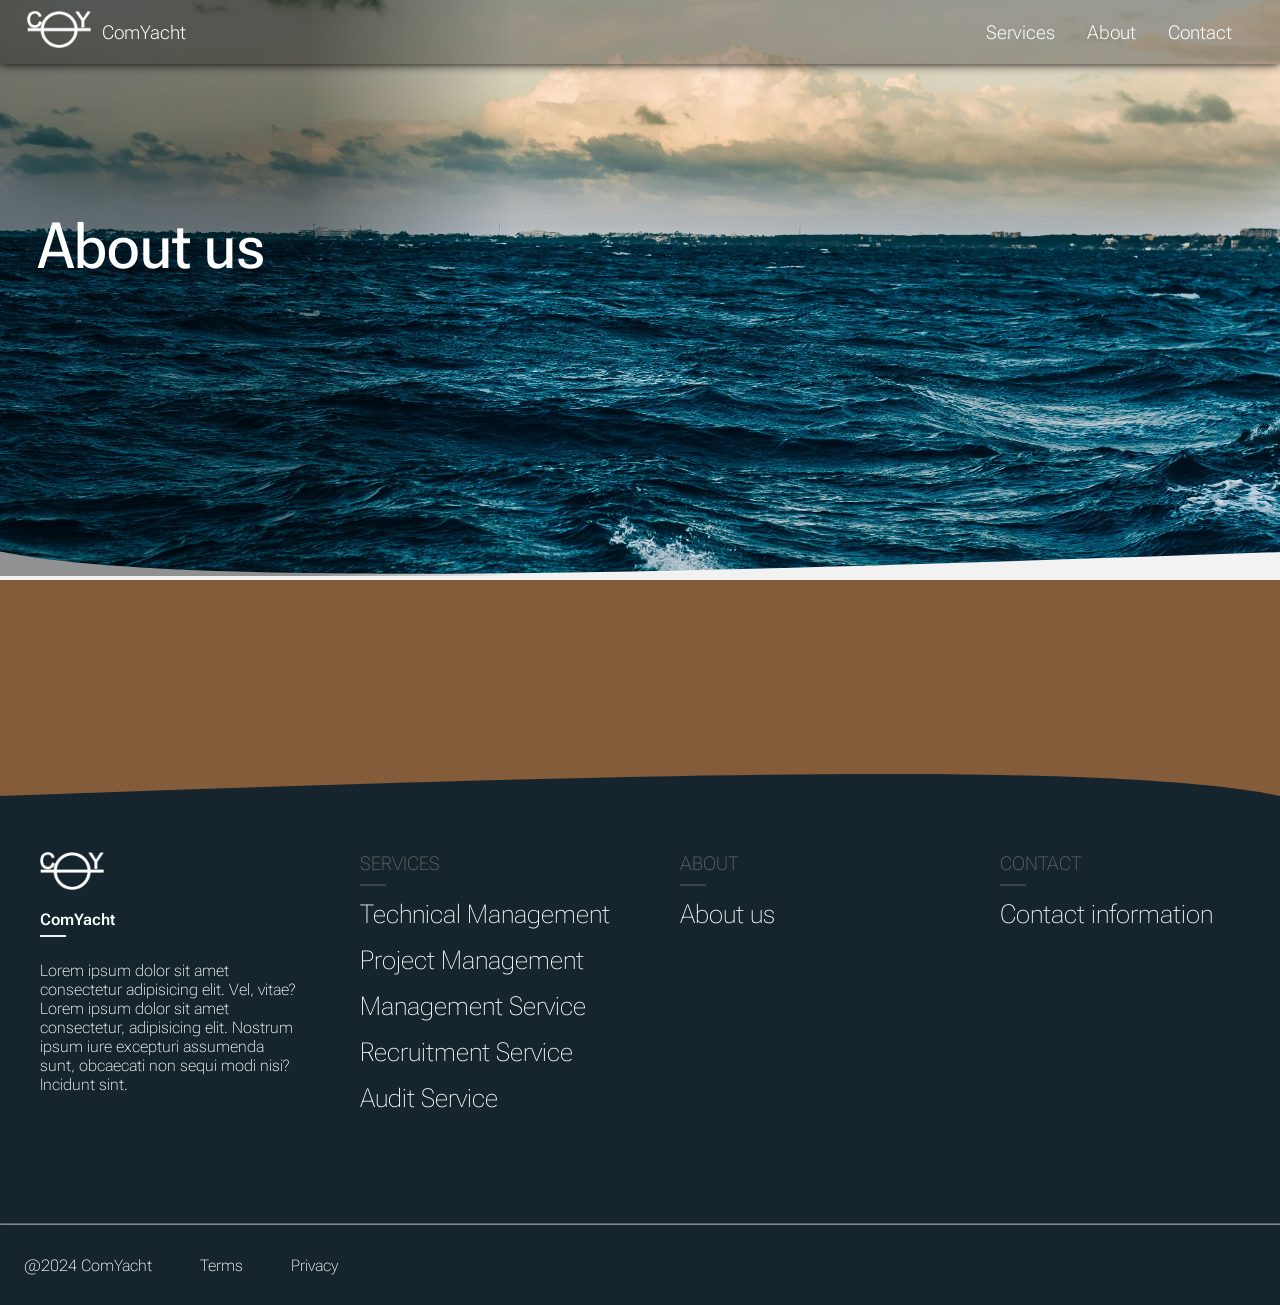
==== about.html @ bf07ca13 "service tab" ====
<!DOCTYPE html>
<html lang="en">
<head>
    <meta charset="UTF-8">
    <meta name="viewport" content="width=device-width, user-scalable=no">
    <title>ComYacht</title>

    <!--Fonts-->
    <link rel="preconnect" href="https://fonts.googleapis.com">
    <link rel="preconnect" href="https://fonts.gstatic.com" crossorigin>
    <link href="https://fonts.googleapis.com/css2?family=Roboto+Flex:opsz,wght@8..144,100..1000&display=swap" rel="stylesheet">

    <!--Stylesheets-->
    <link rel="stylesheet" href="./styles/header.css">
    <link rel="stylesheet" href="./styles/general.css">
    <link rel="stylesheet" href="./styles/hero-section.css">
    <link rel="stylesheet" href="./styles/assets.css">
    <link rel="stylesheet" href="./styles/summary-section.css">
    <link rel="stylesheet" href="./styles/infrastucture-section.css">
    <link rel="stylesheet" href="./styles/service-section.css">
    <link rel="stylesheet" href="./styles/footer.css">
    <link rel="stylesheet" href="./styles/about.css">

    <!-- Scripts -->
     <script defer src="./scripts/header-animation.js"></script>
     <script defer src="./scripts/sidebar.js"></script>
</head>
<body>
    <header>
        <nav id="header-nav">
            <div id="header-background"></div>
            <ul id="header-ul-flex">
                <li class="header-li" id="company-info">
                    <div id="logo-container"><img id="header-logo" src="./images/logos-icons/Client-01-logo.png" alt="Logo"></div>
                    <a id="company-title" href="/">ComYacht</a>
                </li>
                <li class="header-li" id="header-tabs">
                    <div><a href="/services" id="service-tab">Services</a></div>
                    <div><a href="/about">About</a></div>
                    <div><a href="/contact">Contact</a></div>
                    <button id="sidebar-button">
                        <svg xmlns="http://www.w3.org/2000/svg" height="24px" viewBox="0 -960 960 960" width="24px" fill="white"><path d="M120-240v-80h720v80H120Zm0-200v-80h720v80H120Zm0-200v-80h720v80H120Z"/></svg>
                    </button>
                </li>
            </ul>
        </nav>
        <nav id="sidebar"> <!--REMEMBER-->
            <ul id="sidebar-ul">
                <button id="exit-sidebar">X</button>
                <li><a href="/services">Services</a></li>
                <li><a href="/about">About</a></li>
                <li><a href="/link">Contact</a></li>
            </ul>
        </nav>
    </header>

    <section id="hero-section">
        <div class="hero-section-title-bg hero-background">
            <h1 class="hero-section-title hero-title-color" id="">About us</h1>
            <h2 class="hero-section-subtitle hero-title-color"></h1>
        </div>
        <div class="hero-section-img-container contact-hero-background">
            <img src="./images/thumbnails/hero-section-bg.jpg" alt="Thumbnail">
        </div>

        <svg id="wavy-outline-1" viewBox="0 0 1440 390" xmlns="http://www.w3.org/2000/svg"><path d="M 0,400 L 0,150 C 205.71428571428572,192.85714285714286 822.8571428571429,171.42857142857144 1440,150 L 1440,400 L 0,400 Z" fill-opacity="1"></path></svg>
    </section>

    <main>
        <article class="service-information" id="service-top">
            <div class="contact-container" id="email">
                <svg xmlns="http://www.w3.org/2000/svg" height="24px" viewBox="0 -960 960 960" width="24px" fill="#e8eaed"><path d="M160-160q-33 0-56.5-23.5T80-240v-480q0-33 23.5-56.5T160-800h640q33 0 56.5 23.5T880-720v480q0 33-23.5 56.5T800-160H160Zm320-280L160-640v400h640v-400L480-440Zm0-80 320-200H160l320 200ZM160-640v-80 480-400Z"/></svg>
                <div class="contact-title">Email</div>
                <div class="contact-content">example@gmail.com</div>
            </div>
            <div class="contact-container" id="phone">
                <svg xmlns="http://www.w3.org/2000/svg" height="24px" viewBox="0 -960 960 960" width="24px" fill="#e8eaed"><path d="M760-480q0-117-81.5-198.5T480-760v-80q75 0 140.5 28.5t114 77q48.5 48.5 77 114T840-480h-80Zm-160 0q0-50-35-85t-85-35v-80q83 0 141.5 58.5T680-480h-80Zm198 360q-125 0-247-54.5T329-329Q229-429 174.5-551T120-798q0-18 12-30t30-12h162q14 0 25 9.5t13 22.5l26 140q2 16-1 27t-11 19l-97 98q20 37 47.5 71.5T387-386q31 31 65 57.5t72 48.5l94-94q9-9 23.5-13.5T670-390l138 28q14 4 23 14.5t9 23.5v162q0 18-12 30t-30 12ZM241-600l66-66-17-94h-89q5 41 14 81t26 79Zm358 358q39 17 79.5 27t81.5 13v-88l-94-19-67 67ZM241-600Zm358 358Z"/></svg>
                <div class="contact-title">Call us</div>
                <div class="contact-content">07 38 43 52 05</div>
            </div>
        </article>
    </main>

    <footer>
        <svg width="100%" id="wavy-outline-5" viewBox="0 0 1440 390" xmlns="http://www.w3.org/2000/svg"><path d="M 0,400 L 0,150 C 205.71428571428572,192.85714285714286 822.8571428571429,171.42857142857144 1440,150 L 1440,400 L 0,400 Z"></path></svg>
        <article>
            <ul id="company-main-info">
                <li id="company-img-footer">
                    <div id="logo-container"><img id="header-logo" src="./images/logos-icons/Client-01-logo.png" alt="Logo"></div>
                </li>
                <li id="footer-company-li">
                    <a id="company-title" href="/">ComYacht</a>
                </li>
                <li id="company-description-li">
                    <p>Lorem ipsum dolor sit amet consectetur adipisicing elit. Vel, vitae? Lorem ipsum dolor sit amet consectetur, adipisicing elit. Nostrum ipsum iure excepturi assumenda sunt, obcaecati non sequi modi nisi? Incidunt sint.</p>
                </li>
            </ul>
            <ul id="company-services">
                <li class="list-title">SERVICES</li>
                <li class="list-content"><a href="/">Technical Management</a></li>
                <li class="list-content"><a href="/">Project Management</a></li>
                <li class="list-content"><a href="/">Management Service</a></li>
                <li class="list-content"><a href="/">Recruitment Service</a></li>
                <li class="list-content"><a href="/">Audit Service</a></li>
            </ul>
            <ul id="company-about">
                <li class="list-title">ABOUT</li>
                <li class="list-content"><a href="/">About us</a></li>
            </ul>
            <ul id="company-contact">
                <li class="list-title">CONTACT</li>
                <li class="list-content"><a href="/">Contact information</a></li>
            </ul>
        </article>
        <hr>

        <div id="more-info-container">
            <div><a href="/">@2024 ComYacht</a></div>
            <div><a href="/">Terms</a></div>
            <div><a href="/">Privacy</a></div>
        </div>
    </footer>
</body>
</html>
---- styles/header.css ----
#header-nav{
    position: fixed;
    top: 0;
    left: 0;
    right: 0;
    background-color: rgba(0, 0, 0, 0.3);
    display: flex;
    align-items: center;
    box-shadow: var(--shadow-primary);
    z-index: 100;
}

#header-background{
    top: 0;
    height: 100%;
    left: 0;
    width: 100%;
    position: absolute;
    background-color: var(--color-dark-blue);
    transform: translateY(-20vw);
    transition: transform 0.3s;
}

#header-ul-flex{
    padding-left: 1rem;
    margin: 0;
    display: flex;
    justify-content: center;
    align-items: center;
    width: 100%;
    color: white;
    list-style: none;
    font-size: 1.2rem;
    font-weight: 200;
}

.header-li{
    margin: 0 2rem 0 0;
    height: 4rem;
    position: relative;
    display: flex;
    align-items: center;
    background-color: rgba(22, 36, 45, 0) ;
}

#header-tabs div{
    height: 100%;
    display: flex;
    align-items: center;
    transition: background-color 0.15s;
    padding: 0 1rem 0 1rem;
}

#header-tabs div:hover{
    background-color: rgba(16, 25, 31, 0.5) ;
}

nav a {
    text-decoration: none;
    color: white;
}

#company-info{
    margin-right: auto;
}

#company-info div{
    margin: 0.7rem;
}

#header-logo{
    width: 4rem;
}

#sidebar{
    margin: 0;
    display: none;
    justify-content: flex-start;
    position: fixed;
    top: 0;
    bottom: 0;
    left: 60%;
    right: 0;
    background-color: rgba(211, 211, 211, 0.7);
    backdrop-filter: blur(0.5rem);
    box-shadow: var(--shadow-primary);
    z-index: 200;
    font-size: 1.5rem;
}

#sidebar-ul{
    padding: 0 1rem 1rem 1rem;
    margin-top: 0.5rem;
}

#sidebar-ul li {
    margin: 1rem 0 1rem 0rem;
    list-style: none;
    position: relative;
    color: black;
}

#sidebar-ul li a {
    color: black;
}

#exit-sidebar{
    background: none;
    border: none;
    font-size: 1.2rem;
    position: absolute;
    right: 1rem;
}

#sidebar-ul li:before{
    content: "";
    position: absolute;
    top: 2rem;
    height: 0.1rem;
    width: 300%;
    background: linear-gradient(90deg ,black 30%,transparent);
}

#sidebar-button{
    background: none;
    border: none;
    padding: 0;
    margin-left: 3rem;
}

#sidebar-button svg{
    margin-top: 0.3rem;
}

#scroll-tab{
    display: none;
    flex-direction: column;
    position: absolute;
    align-items: center;
    left: -2rem;
    top: 5rem;
    list-style: none;
    background-color: rgba(0, 0, 0, 0.3);
    padding: 0.5rem 0 0.5rem 0;
    border-radius: 0.5rem;
}

#scroll-tab li{
    text-align: center;
    width: 100%;
    height: 2rem;
    display: flex;
    align-items: center;
    justify-content: center;
    position: relative;
    font-size: 1rem;
}

#scroll-tab li:before{
    content: "";
    width: 20%;
    height: 0.1rem;
    background-color: white;
    position: absolute;
    bottom: 0;
    opacity: 0.5;
}


#scroll-tab li a{
    text-decoration: none;
}

#scroll-tab li:hover{
    background-color: rgba(16, 25, 31, 0.5) ;
}

@media(width <= 700px){
    #header-tabs div{
        display: none;
    }
}

@media(width > 700px){
    #header-tabs div{
        display: flex;
    }
    #sidebar-button{
        display: none;
    }
}

@media(width <= 400px){
    #sidebar{
        left: 0;
        font-size: 2rem;
    }
    #sidebar-ul li:before{
        top: 2.5rem;
    }
}
---- styles/general.css ----
body{
    margin: 0;
    height: 100vh;
    font-family: Roboto Flex, Arial, Helvetica, sans-serif;
    font-weight: 100;
    overflow-x: hidden;
}

:root{
    --color-dark-blue: rgb(22, 36, 45);
    --color-cyan: rgb(25, 70, 75);
    --color-light-blue: rgb(157, 199, 202);
    --color-beige: rgb(132, 92, 58);
    --color-white: rgb(242, 242, 242);

    --shadow-primary: 0 0px 10px rgba(0, 0, 0, 1);
    --shadow-secondary: 3px 3px 5px rgba(0, 0, 0, 0.5);

}

a{
    color: white;
    text-decoration: none;
}

a:hover{
    text-decoration: underline;
}
---- styles/hero-section.css ----
#hero-section{
    position: relative;
    top: 0;
    left: 0;
    right: 0;
    height: clamp(25em, 45vw, 50em);
}

#wavy-outline-1{
    position: absolute;
    bottom: clamp(-30em, -15vw, -2em);
    fill: var(--color-white);
    height: clamp(2em, 27.5vw, 65em);
}

.hero-section-img-container{
    position: absolute;
    left: 0;
    right: 0;
    height: 100%;
    background-color: var(--color-cyan);
}

.hero-section-img-container img{
    position: absolute;
    width: 100%;
    height: 130%;
    object-fit: cover;
}

.hero-section-title-bg{
    width: 70%;
    position: absolute;
    top: 15%;
    left: 3%;
    height: 20rem;
    z-index: 20;
    display: flex;
    flex-direction: column;
    align-items: flex-start;
    justify-content: center;
}

.hero-section-title{
    margin: 0;
    font-weight: 500;
    color: white;
    font-size: clamp(2rem, 4vw, 7rem);
}

.hero-section-subtitle{
    margin: 0;
    font-weight: 200;
    color: white;
    font-size: clamp(1rem, 2vw, 4rem);
}

#hero-section-CTA{
    margin-top: 2rem;
    background: none;
    border: 0.1rem solid white;
    border-radius: 1rem;
    padding: clamp(0.5rem, 0.7vw, 3rem) clamp(2rem, 2vw, 10rem);
    color: white;
    font-size: clamp(1rem, 1vw, 3rem);
    box-shadow: var(--shadow-secondary);
    cursor: pointer;
}

@media(width <= 500px){
    #hero-section-title-bg{
        top: 5%;
        width: 100%
    }
}
---- styles/assets.css ----
#body-up-section{
    position: relative;
    padding-bottom: clamp(4em, 2vw, 2em);
    background-color: var(--color-white);
    display: grid;
    grid-template-columns: repeat(auto-fit, minmax(15rem, 1fr));
    justify-items: center;
    column-gap: 0.5rem;
    row-gap: 5rem;
    z-index: 60;
    font-size: clamp(1rem, 2vw, 3rem);
}

.main-info-container{
    margin: -4rem 0.5rem 0 0.5rem;
    background-color: var(--color-white);
    box-shadow: var(--shadow-primary);
    z-index: 50;
    border-radius: 0.5rem;
    display: flex;
    flex-direction: column;
    align-items: center;
}

.info-type{
    border-top-left-radius: 0.5rem;
    border-top-right-radius: 0.5rem;
    padding-bottom: 0.5rem;
    margin-top: -0.2rem;
    width: 100%;
    height: clamp(1rem, 30vw, 3em);
    font-weight: 500;
    display: flex;
    align-items: center;
    flex-direction: column;
    fill: white;
    background-color: var(--color-dark-blue);
    font-size: clamp(1.5rem, 3vw, 4rem);
}

.info-type div{
    margin-top: 1rem;
    color: white;
}

.info-type svg{
    width: clamp(1em, 2vh, 3em);
}

.info-content{
    margin-top: 2rem;
    text-align: center;
    width: 90%;
}

#wavy-outline-2{
    position: absolute;
    bottom: clamp(-15em, -14vw, -5em);
    fill: var(--color-white);
    height: clamp(2em, 27.5vw, 40em);
    transform: rotate(180deg);
}

.view-more-button{
    margin: 2rem;
    padding: clamp(1em, 1vw, 2em) clamp(2em, 4vw, 5em);
    background-color: var(--color-beige);
    border: none;
    box-shadow: var(--shadow-secondary);
    color: white;
    font-size: clamp(1rem, 1vw, 3rem);
    font-weight: 600;
    cursor: pointer;
}

@media(width <= 735px){
    #container-wrap-align{
        position: relative;
        left: 50%;
        right: 50%;
    }
}

@media(width <= 487px){
    #container-wrap-align{
        position: static;
    }
}

/*@media(width <= 1270px){
    
    .info-content{
        font-size: 1.5rem;
    }
    .main-info-container{
        width: 20rem;
        height: 32rem;
    }
    .view-more-button{
        padding: 1rem 5rem;
        font-size: 1.2rem;
    }
    .info-type{
        font-size: 2rem;
        padding: 0;
    }
    .info-type div{
        font-size: 2rem;
        margin: 0;
    }
    .info-type svg{
        height: 2rem;
    }
}

/* @media(width <= 975px){
    .info-content{
        font-size: 1.2rem;
    }
    .main-info-container{
        width: 15rem;
        height: 29rem;
    }
    .view-more-button{
        padding: 0.5rem 4rem;
        font-size: 1rem;
        margin-top: 0rem;
    }
}

*/
---- styles/summary-section.css ----
#summary-section{
    height: fit-content;
    background-color: var(--color-cyan);
    position: relative;
    padding-bottom: 30vh;
    display: flex;
    justify-content: flex-end;
}

#summary-container{
    margin: 3rem auto 0rem 0;
    padding-left: 5%;
    color: white;
    width: 50%;
    z-index: 7;
}

#summary-container h2{
    font-size: clamp(2rem, 4vw, 6rem);
    margin: 5rem 0 1rem 0;
    height: clamp(10rem, 16vw, 15rem);
    position: relative;
}

#summary-container h2:before{
    content: "";
    position: absolute;
    height: 0.1rem;
    width: 100%;
    background: linear-gradient(90deg ,white 80%,transparent);
    bottom: 1rem;
}

#summary-container h2 span{
    font-size: 10rem;
}

#summary-container p{
    margin: 0;
    font-size: clamp(1rem, 2vw, 3rem);
    text-align: justify;
    margin-bottom: 2rem;
    z-index: 70;
}

#summary-image-container{
    position: absolute;
    width: 40%;
    height: 100%
}

#summary-image-container img{
    width: 100%;
    height: 100%;
    object-fit: cover;
}

/* .view-more-href:before{
    content: "";
    position: absolute;
    height: 0.1rem;
    width: 100%;
    background-color: white;
    bottom: -0.5rem;
} */

@media(width <= 1100px){
    #summary-image-container{
        left: 0;
        right: 0;
        width: 100%;
        height: 22rem;
    }
    #summary-container h2:before{
        display: none;
    }
    #summary-container{
        width: 90%;
        margin-left: auto;
        margin-right: auto;
        padding: 0;
    }
    #summary-container h2{
        margin-top: 8rem;
    }
    #summary-container p{
        margin-top: 3rem;
    }
    #summary-section{
        padding-bottom: 20vh;
    }
}
---- styles/infrastucture-section.css ----
#infrastructure-section{
    height: clamp(20rem, 50vw, 70rem);
    background-color: var(--color-beige);
    position: relative;
    z-index: 9;
    display: flex;
    align-items: center;
    justify-content: center;
    /* background-image: url("data:image/svg+xml,%3Csvg width='70' height='70' viewBox='0 0 70 70' xmlns='http://www.w3.org/2000/svg'%3E%3Cg fill-opacity='0.05' fill-rule='evenodd'%3E%3Cpath d='M0 0h35v35H0V0zm5 5h25v25H5V5zm5 5h15v15H10V10zm5 5h5v5h-5v-5zM40 5h25v25H40V5zm5 5h15v15H45V10zm5 5h5v5h-5v-5zM70 35H35v35h35V35zm-5 5H40v25h25V40zm-5 5H45v15h15V45zm-5 5h-5v5h5v-5zM30 40H5v25h25V40zm-5 5H10v15h15V45zm-5 5h-5v5h5v-5z'/%3E%3C/g%3E%3C/svg%3E"); */
}

#wavy-outline-3{
    position: absolute;
    height: 100vh;
    top: -51vh;
    fill: var(--color-beige);
}

#quote-container{
    padding: 4rem 2rem 4rem 2rem;
    position: absolute;
    top: 30%;
    bottom: 0%;
    width: 70%;
    background-color: var(--color-white);
    box-shadow: var(--shadow-secondary);
    display: flex;
    justify-content: center;
    align-items: center;
}

#quote-container-top{
    position: absolute;
    left: -3vw;
    top: -5vw;
    margin-top: -10%;
}

#quote-container-bottom{
    right: 0vw;
    position: absolute;
}

.quote{
    width: clamp(3rem, 12vw, 15rem);
    position: relative;
}

.quote svg{
    width: 100%;
    height: 100%;
    fill: var(--color-dark-blue);
} 

.outline{
    top: 0.5vw;
    left: -0.5vw;
    width: clamp(3rem, 12vw, 15rem);
    position: absolute;
}

.outline svg{
    width: 100%;
    height: 100%;
    fill: var(--color-beige);
}

#quote-text{
    text-align: center;
    margin-top: 4rem;
    position: relative;
    width: 90%;
    color: black;
    font-size: clamp(1rem, 2.5vw, 5rem);
    font-weight: 400;
    quotes: none;
}

#author{
    font-size: clamp(1rem, 3vw, 2rem);
    font-weight: 500;
    margin-top: 3rem;
    text-align: left;

}

#author span{
    font-weight: 100;
}

@media(width <= 600px){
    #author{
        position: relative;
        bottom: 1rem;
    }
    #quote-container-top{
        top: -8vw;
    }
}
---- styles/service-section.css ----
#service-section{
    height: clamp(30rem, 40vw, 80rem);
    width: 100%;
    background-color: var(--color-white);
    position: relative;
    display: flex;
    justify-content: center;
}

#service-content{
    position: absolute;
    right: 10%;
    left: 10%;
    height: fit-content;
    z-index: 10;
}

#service-text{
    width: 30vw;
    height: 30vw;
    margin-top: 5vw;
}

#service-text h2{
    margin: 0;
    font-size: clamp(1.5rem, 4vw, 4rem);
    font-weight: 700;
}

#service-text p{
    font-size: clamp(1rem, 2vw, 4rem);

}

#wavy-outline-4{
    position: absolute;
    top: clamp(-40em, -18vw, -2em);
    fill: var(--color-white);
    height: clamp(2em, 27.5vw, 65em);
    z-index: 7;
}

#scrolling-items-container{
    position: absolute;
    right: 10%;
    top: 0;
    height: clamp(20rem, 50vw, 100rem);
    display: flex;
    justify-content: space-around;
    flex-wrap: nowrap;
}

.view-container{
    position: absolute;
    z-index: 50;
    margin-top: 5vh;
    width: clamp(18rem, 30vw, 60rem);
    height: clamp(30rem, 45vw, 70rem);
    background-color: var(--color-white);
    box-shadow: var(--shadow-secondary);
    transition: transform 0.5s, filter 0.5s;
}

/* .view-img-container{
    width: 100%;
} */

.view-img-container img{
    width: 100%;
}

.view-title{
    position: absolute;
    top: 5vh;
    right: 0;
    padding: 3vh 3vw 3vh 2vw;
    background-color: var(--color-beige);
    color: white;
    font-size: clamp(1.5rem, 2vw, 4rem);
    font-weight: 500;
}

.view-content{
    margin: 1rem 1rem;
    font-size: clamp(1rem, 1.5vw, 3rem);
    text-align: center;
}

.view-more-button a {
    color: white;
    text-decoration: none;
}

.button-align{
    width: 100%;
    position: absolute;
    display: flex;
    justify-content: center;
    bottom: 1rem;
}

#left{
    position: absolute;
    top: 0;
    bottom: -5rem;
    left: 0;
    right: clamp(13rem, 35vw, 130rem);
    z-index: 90;
    cursor: pointer;
}

#right{
    position: absolute;
    top: 0;
    bottom: -5rem;
    left: clamp(13rem, 65vw, 130rem);
    right: 0;
    z-index: 90;
    cursor: pointer;
}

#dots-container{
    display: flex;
    justify-content: center;
    align-items: center;
    width: 30vw;
    height: 6rem;
    z-index: 91;
    /* background-color: brown; */
}

.dot{
    height: 4.5rem;
    width: 4.5rem;
}

.dot svg{
    width: 100%;
    fill: lightgray;
}

.dot-active svg{
    fill: white;
    transform: scale(1.25);
}

@media(width <= 600px){
    #dots-container{
        bottom: -0rem;
        position: absolute;
    }
}

@media(width > 600px){
    #dots-container{
        margin-top: auto;
        margin-bottom: -10em;
    }
}

@media(width > 1050px){
    #dots-container{
        margin-bottom: -5vw;
    }
}

@media(width >= 1800px){
    #dots-container{
        margin-bottom: -1vw;
    }
}

@media(width >= 2100px){
    #dots-container{
        margin-bottom: -18vw;
    }
}

@media(width <= 700px){
    #service-text{
        display: none;
    }
    #scrolling-items-container{
        left: 50%;
        right: 50%;
    }
    #left{
        right: 50%;
    }
    #right{
        left: 50%;
    }
}

/* .directional-button{
    width: clamp(4rem, 7vw, 7rem);
    height: clamp(4rem, 7vw, 7rem);
    position: absolute;
    bottom: 50%;
    background: none;
    border: solid 0.1rem white;
    border-radius: 1rem;
    cursor: pointer;
    z-index: 50;
    outline: none;
}

.directional-button:hover{
    opacity: 0.8;
}

.directional-button svg{
    width: 100%;
    height: 100%;
}

#arrow-left{
    right: clamp(10rem, 20vw, 50%);
}

#arrow-right{
    left: clamp(10rem, 20vw, 50%);
}

#arrow-left svg{
    transform: rotate(180deg);
} */
---- styles/footer.css ----
footer{
    height: min-content;
    background-color: var(--color-dark-blue);
    position: relative;
    display: flex;
    flex-direction: column;
}

#wavy-outline-5{
    position: absolute;
    top: clamp(-40em, -10vw, -2em);
    fill: var(--color-beige);
    height: clamp(2em, 27.5vw, 65em);
    transform: rotate(180deg);
}

footer article{
    margin-top: 10vw;
    /* background-color: red; */
    height: 60%;
    width: 100%;
    display: grid;
    grid-template-columns: repeat(auto-fit, minmax(15rem, 1fr));
    padding-bottom: clamp(10rem, 10vw, 60rem);
}

footer article ul{
    list-style: none;
    display: flex;
    flex-direction: column;
    /* background-color: blue; */
}

.list-title{
    color: rgb(103, 103, 103);
    font-size: clamp(1rem, 1.5vw, 2rem);
    margin-bottom: 1.5rem;
}

.list-title:before{
    content: "";
    width: 2%;
    height: 0.1rem;
    margin-top: 2rem;
    position: absolute;
    background-color: rgb(103, 103, 103);
    opacity: 0.5;
}

.list-content{
    color: white;
    margin-bottom: 1rem;
    font-size: clamp(1rem, 2vw, 5rem);
    width: 100%;
    z-index: 50;
}

#company-main-info{
    width: 80%;
}

#footer-company-li{
    margin-top: 1rem;
    font-weight: 600;
    position: relative;
}

#footer-company-li:before{
    content: "";
    width: 10%;
    height: 0.1rem;
    background-color: var(--color-white);
    position: absolute;
    bottom: -0.5rem;
}

#company-description-li{
    color: white;
    margin-top: 1rem;
    font-size: clamp(1rem, 1vw, 2rem);
}

hr{
    margin-bottom: 2rem;
    position: absolute;
    bottom: 3rem;
    width: 100%;
    opacity: 0.5;
}

#more-info-container{
    position: absolute;
    bottom: 0;
    height: 5rem;
    display: flex;
    align-items: center;
    justify-content: flex-start;
}

#more-info-container div{
    margin: 1.5rem;
}
---- styles/about.css ----
#hero-section:before{
    content: "";
    background: linear-gradient(90deg, rgba(0, 0, 0, 0.4) 60%, transparent);
    position: absolute;
    left: 0;
    width: clamp(20rem, 40vw, 50rem);
    bottom: 0;
    top: 0;
    z-index: 1;
}

.hero-section-title{
    font-size: clamp(3rem, 5vw, 5rem);
}
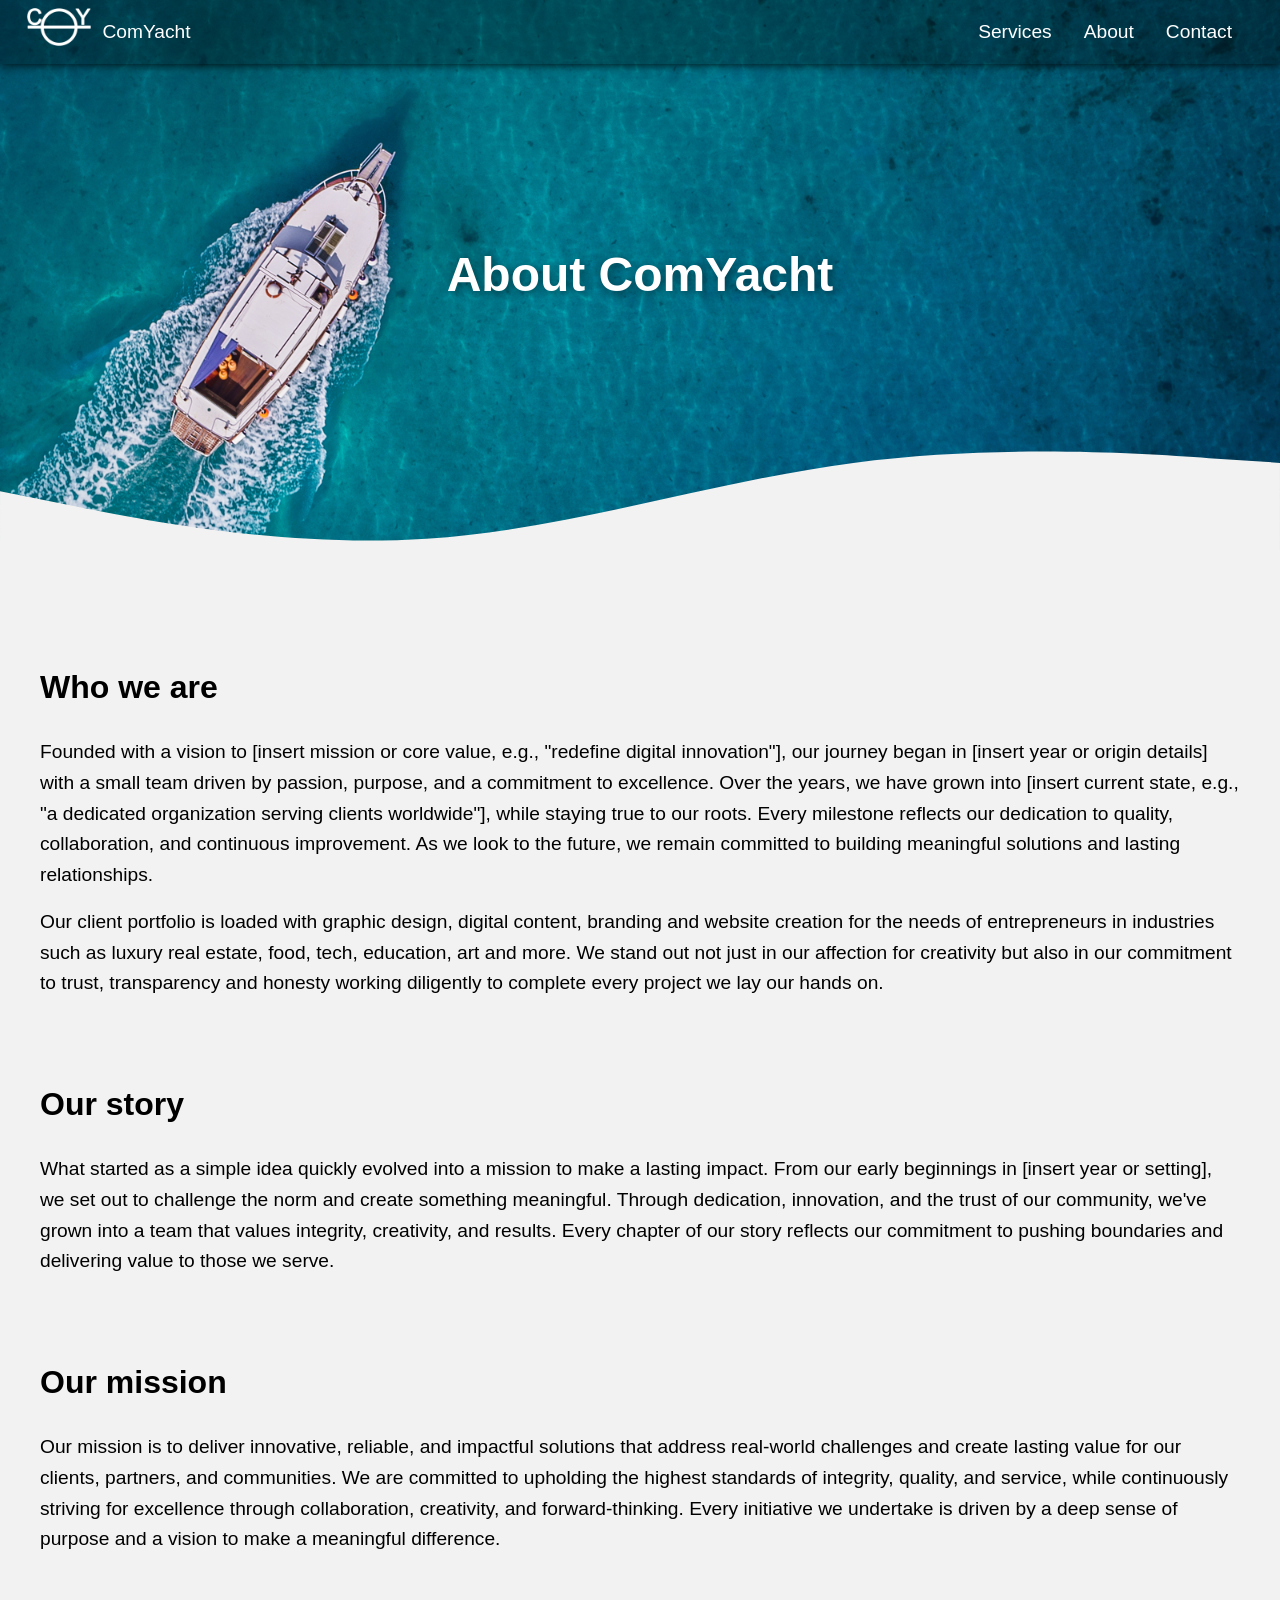
==== commit 3499289b: "add services" ====
--- a/about.html
+++ b/about.html
@@ -1,124 +1,148 @@
 <!DOCTYPE html>
 <html lang="en">
-<head>
-    <meta charset="UTF-8">
-    <meta name="viewport" content="width=device-width, user-scalable=no">
-    <title>ComYacht</title>
+  <head>
+    <meta charset="UTF-8" />
+    <meta name="viewport" content="width=device-width, initial-scale=1.0" />
+    <meta name="description" content="Learn about our mission and the story behind us." />
+    <title>ComYacht | About us</title>
+    <link rel="stylesheet" href="/styles/about-contact.css" />
+    <link rel="stylesheet" href="/styles/general.css" />
+    <link rel="stylesheet" href="/styles/header.css" />
+    <link rel="stylesheet" href="/styles/footer.css" />
 
-    <!--Fonts-->
-    <link rel="preconnect" href="https://fonts.googleapis.com">
-    <link rel="preconnect" href="https://fonts.gstatic.com" crossorigin>
-    <link href="https://fonts.googleapis.com/css2?family=Roboto+Flex:opsz,wght@8..144,100..1000&display=swap" rel="stylesheet">
+    <script defer src="/scripts/header-animation.js"></script>
+    <script defer src="./scripts/sidebar.js"></script>
+  </head>
+  <body>
+    <header>
+      <nav id="header-nav">
+        <div id="header-background"></div>
 
-    <!--Stylesheets-->
-    <link rel="stylesheet" href="./styles/header.css">
-    <link rel="stylesheet" href="./styles/general.css">
-    <link rel="stylesheet" href="./styles/hero-section.css">
-    <link rel="stylesheet" href="./styles/assets.css">
-    <link rel="stylesheet" href="./styles/summary-section.css">
-    <link rel="stylesheet" href="./styles/infrastucture-section.css">
-    <link rel="stylesheet" href="./styles/service-section.css">
-    <link rel="stylesheet" href="./styles/footer.css">
-    <link rel="stylesheet" href="./styles/about.css">
+        <ul id="header-ul-flex">
+          <li id="company-info" class="header-li">
+            <div class="logo-container">
+              <a href="/">
+                <img class="header-logo" src="./images/logos-icons/Client-01-logo.png" alt="Logo" />
+              </a>
+            </div>
+            <a id="company-title" href="/">ComYacht</a>
+          </li>
+          <li class="header-li" id="header-tabs">
+            <div id="service-tab">
+              Services
+              <div id="service-placeholder"></div>
+              <ul id="scroll-tab">
+                <li><a href="/">Technical Management</a></li>
+                <li><a href="/">Project Management</a></li>
+                <li><a href="/management.html">Management Service</a></li>
+                <li><a href="/">Recruitment Service</a></li>
+                <li><a href="/">Audit Service</a></li>
+              </ul>
+            </div>
+            <div><a href="/about.html">About</a></div>
+            <div><a href="/contact.html">Contact</a></div>
+            <button id="sidebar-button">
+              <svg xmlns="http://www.w3.org/2000/svg" height="24px" viewBox="0 -960 960 960" width="24px" fill="white">
+                <path d="M120-240v-80h720v80H120Zm0-200v-80h720v80H120Zm0-200v-80h720v80H120Z" />
+              </svg>
+            </button>
+          </li>
+        </ul>
 
-    <!-- Scripts -->
-     <script defer src="./scripts/header-animation.js"></script>
-     <script defer src="./scripts/sidebar.js"></script>
-</head>
-<body>
-    <header>
-        <nav id="header-nav">
-            <div id="header-background"></div>
-            <ul id="header-ul-flex">
-                <li class="header-li" id="company-info">
-                    <div id="logo-container"><img id="header-logo" src="./images/logos-icons/Client-01-logo.png" alt="Logo"></div>
-                    <a id="company-title" href="/">ComYacht</a>
-                </li>
-                <li class="header-li" id="header-tabs">
-                    <div><a href="/services" id="service-tab">Services</a></div>
-                    <div><a href="/about">About</a></div>
-                    <div><a href="/contact">Contact</a></div>
-                    <button id="sidebar-button">
-                        <svg xmlns="http://www.w3.org/2000/svg" height="24px" viewBox="0 -960 960 960" width="24px" fill="white"><path d="M120-240v-80h720v80H120Zm0-200v-80h720v80H120Zm0-200v-80h720v80H120Z"/></svg>
-                    </button>
-                </li>
-            </ul>
+        <nav id="sidebar">
+          <ul id="sidebar-ul">
+            <button id="exit-sidebar">
+              <svg
+                xmlns="http://www.w3.org/2000/svg"
+                height="24px"
+                viewBox="0 -960 960 960"
+                width="24px"
+                fill="#e8eaed"
+              >
+                <path d="M400-80 0-480l400-400 71 71-329 329 329 329-71 71Z" />
+              </svg>
+            </button>
+            <li id="service-li">
+              Services
+              <ul id="sidebar-services">
+                <li><a id="company-title" href="/">Technical Management</a></li>
+                <li><a id="company-title" href="/">Project Management</a></li>
+                <li><a id="company-title" href="/management.html">Management Service</a></li>
+                <li><a id="company-title" href="/">Recruitment Service</a></li>
+                <li><a id="company-title" href="/">Audit Service</a></li>
+              </ul>
+              <hr />
+            </li>
+            <li>
+              <a href="/about.html">About</a>
+              <hr />
+            </li>
+            <li>
+              <a href="/contact.html">Contact</a>
+              <hr />
+            </li>
+          </ul>
         </nav>
-        <nav id="sidebar"> <!--REMEMBER-->
-            <ul id="sidebar-ul">
-                <button id="exit-sidebar">X</button>
-                <li><a href="/services">Services</a></li>
-                <li><a href="/about">About</a></li>
-                <li><a href="/link">Contact</a></li>
-            </ul>
-        </nav>
+      </nav>
     </header>
 
-    <section id="hero-section">
-        <div class="hero-section-title-bg hero-background">
-            <h1 class="hero-section-title hero-title-color" id="">About us</h1>
-            <h2 class="hero-section-subtitle hero-title-color"></h1>
+    <main>
+      <section class="hero">
+        <img src="/images/thumbnails/shipping.jpg" alt="About page background image" />
+        <div class="overlay-text">
+          <h1>About ComYacht</h1>
         </div>
-        <div class="hero-section-img-container contact-hero-background">
-            <img src="./images/thumbnails/hero-section-bg.jpg" alt="Thumbnail">
-        </div>
+        <svg xmlns="http://www.w3.org/2000/svg" viewBox="0 0 1440 320" class="wavy-border">
+          <path
+            d="M0,96L80,112C160,128,320,160,480,149.3C640,139,800,85,960,64C1120,43,1280,53,1360,58.7L1440,64L1440,320L1360,320C1280,320,1120,320,960,320C800,320,640,320,480,320C320,320,160,320,80,320L0,320Z"
+          ></path>
+        </svg>
+      </section>
 
-        <svg id="wavy-outline-1" viewBox="0 0 1440 390" xmlns="http://www.w3.org/2000/svg"><path d="M 0,400 L 0,150 C 205.71428571428572,192.85714285714286 822.8571428571429,171.42857142857144 1440,150 L 1440,400 L 0,400 Z" fill-opacity="1"></path></svg>
-    </section>
+      <section class="about">
+        <article>
+          <h2>Who we are</h2>
 
-    <main>
-        <article class="service-information" id="service-top">
-            <div class="contact-container" id="email">
-                <svg xmlns="http://www.w3.org/2000/svg" height="24px" viewBox="0 -960 960 960" width="24px" fill="#e8eaed"><path d="M160-160q-33 0-56.5-23.5T80-240v-480q0-33 23.5-56.5T160-800h640q33 0 56.5 23.5T880-720v480q0 33-23.5 56.5T800-160H160Zm320-280L160-640v400h640v-400L480-440Zm0-80 320-200H160l320 200ZM160-640v-80 480-400Z"/></svg>
-                <div class="contact-title">Email</div>
-                <div class="contact-content">example@gmail.com</div>
-            </div>
-            <div class="contact-container" id="phone">
-                <svg xmlns="http://www.w3.org/2000/svg" height="24px" viewBox="0 -960 960 960" width="24px" fill="#e8eaed"><path d="M760-480q0-117-81.5-198.5T480-760v-80q75 0 140.5 28.5t114 77q48.5 48.5 77 114T840-480h-80Zm-160 0q0-50-35-85t-85-35v-80q83 0 141.5 58.5T680-480h-80Zm198 360q-125 0-247-54.5T329-329Q229-429 174.5-551T120-798q0-18 12-30t30-12h162q14 0 25 9.5t13 22.5l26 140q2 16-1 27t-11 19l-97 98q20 37 47.5 71.5T387-386q31 31 65 57.5t72 48.5l94-94q9-9 23.5-13.5T670-390l138 28q14 4 23 14.5t9 23.5v162q0 18-12 30t-30 12ZM241-600l66-66-17-94h-89q5 41 14 81t26 79Zm358 358q39 17 79.5 27t81.5 13v-88l-94-19-67 67ZM241-600Zm358 358Z"/></svg>
-                <div class="contact-title">Call us</div>
-                <div class="contact-content">07 38 43 52 05</div>
-            </div>
+          <p>
+            Founded with a vision to [insert mission or core value, e.g., "redefine digital innovation"], our journey
+            began in [insert year or origin details] with a small team driven by passion, purpose, and a commitment to
+            excellence. Over the years, we have grown into [insert current state, e.g., "a dedicated organization
+            serving clients worldwide"], while staying true to our roots. Every milestone reflects our dedication to
+            quality, collaboration, and continuous improvement. As we look to the future, we remain committed to
+            building meaningful solutions and lasting relationships.
+          </p>
+          <p>
+            Our client portfolio is loaded with graphic design, digital content, branding and website creation for the
+            needs of entrepreneurs in industries such as luxury real estate, food, tech, education, art and more. We
+            stand out not just in our affection for creativity but also in our commitment to trust, transparency and
+            honesty working diligently to complete every project we lay our hands on.
+          </p>
         </article>
+
+        <article>
+          <h2>Our story</h2>
+
+          <p>
+            What started as a simple idea quickly evolved into a mission to make a lasting impact. From our early
+            beginnings in [insert year or setting], we set out to challenge the norm and create something meaningful.
+            Through dedication, innovation, and the trust of our community, we've grown into a team that values
+            integrity, creativity, and results. Every chapter of our story reflects our commitment to pushing boundaries
+            and delivering value to those we serve.
+          </p>
+        </article>
+
+        <article>
+          <h2>Our mission</h2>
+
+          <p>
+            Our mission is to deliver innovative, reliable, and impactful solutions that address real-world challenges
+            and create lasting value for our clients, partners, and communities. We are committed to upholding the
+            highest standards of integrity, quality, and service, while continuously striving for excellence through
+            collaboration, creativity, and forward-thinking. Every initiative we undertake is driven by a deep sense of
+            purpose and a vision to make a meaningful difference.
+          </p>
+        </article>
+      </section>
     </main>
-
-    <footer>
-        <svg width="100%" id="wavy-outline-5" viewBox="0 0 1440 390" xmlns="http://www.w3.org/2000/svg"><path d="M 0,400 L 0,150 C 205.71428571428572,192.85714285714286 822.8571428571429,171.42857142857144 1440,150 L 1440,400 L 0,400 Z"></path></svg>
-        <article>
-            <ul id="company-main-info">
-                <li id="company-img-footer">
-                    <div id="logo-container"><img id="header-logo" src="./images/logos-icons/Client-01-logo.png" alt="Logo"></div>
-                </li>
-                <li id="footer-company-li">
-                    <a id="company-title" href="/">ComYacht</a>
-                </li>
-                <li id="company-description-li">
-                    <p>Lorem ipsum dolor sit amet consectetur adipisicing elit. Vel, vitae? Lorem ipsum dolor sit amet consectetur, adipisicing elit. Nostrum ipsum iure excepturi assumenda sunt, obcaecati non sequi modi nisi? Incidunt sint.</p>
-                </li>
-            </ul>
-            <ul id="company-services">
-                <li class="list-title">SERVICES</li>
-                <li class="list-content"><a href="/">Technical Management</a></li>
-                <li class="list-content"><a href="/">Project Management</a></li>
-                <li class="list-content"><a href="/">Management Service</a></li>
-                <li class="list-content"><a href="/">Recruitment Service</a></li>
-                <li class="list-content"><a href="/">Audit Service</a></li>
-            </ul>
-            <ul id="company-about">
-                <li class="list-title">ABOUT</li>
-                <li class="list-content"><a href="/">About us</a></li>
-            </ul>
-            <ul id="company-contact">
-                <li class="list-title">CONTACT</li>
-                <li class="list-content"><a href="/">Contact information</a></li>
-            </ul>
-        </article>
-        <hr>
-
-        <div id="more-info-container">
-            <div><a href="/">@2024 ComYacht</a></div>
-            <div><a href="/">Terms</a></div>
-            <div><a href="/">Privacy</a></div>
-        </div>
-    </footer>
-</body>
-</html>+  </body>
+</html>
--- a/styles/about-contact.css
+++ b/styles/about-contact.css
@@ -0,0 +1,68 @@
+body {
+  background-color: var(--color-white);
+}
+
+.wavy-border {
+  fill: var(--color-white);
+  position: absolute;
+  bottom: -11vw;
+  z-index: 100;
+}
+
+.about {
+  max-width: 1200px;
+  margin: auto;
+  padding: 2rem;
+}
+
+.about h2 {
+  font-size: 2rem;
+  margin-bottom: 1.5rem;
+}
+
+.hero {
+  position: relative;
+  width: 100%;
+  overflow: hidden;
+  max-height: 550px;
+}
+
+.hero img {
+  min-width: 30rem;
+  width: 100%;
+  height: auto;
+  max-height: 35rem;
+  display: block;
+  object-fit: cover;
+}
+
+.overlay-text {
+  position: absolute;
+  top: 50%;
+  left: 50%;
+  width: 90%;
+  transform: translate(-50%, -50%);
+  color: #fff;
+  text-align: center;
+  text-shadow: 2px 2px 10px rgba(0, 0, 0, 0.5);
+}
+
+.overlay-text h1 {
+  font-size: 3rem;
+  font-weight: 700;
+}
+
+.about article {
+  margin: 5rem 0;
+}
+
+.about p {
+  margin-bottom: 1rem;
+  font-size: 1.2rem;
+}
+
+@media (max-width: 768px) {
+  .overlay-text h1 {
+    font-size: 1.4rem;
+  }
+}
--- a/styles/general.css
+++ b/styles/general.css
@@ -1,28 +1,37 @@
-body{
-    margin: 0;
-    height: 100vh;
-    font-family: Roboto Flex, Arial, Helvetica, sans-serif;
-    font-weight: 100;
-    overflow-x: hidden;
+body {
+  margin: 0;
+  height: 100vh;
+  font-family: Roboto Flex, Arial, Helvetica, sans-serif;
+  font-weight: 200;
+  overflow-x: hidden;
+  line-height: 1.6;
 }
 
-:root{
-    --color-dark-blue: rgb(22, 36, 45);
-    --color-cyan: rgb(25, 70, 75);
-    --color-light-blue: rgb(157, 199, 202);
-    --color-beige: rgb(132, 92, 58);
-    --color-white: rgb(242, 242, 242);
-
-    --shadow-primary: 0 0px 10px rgba(0, 0, 0, 1);
-    --shadow-secondary: 3px 3px 5px rgba(0, 0, 0, 0.5);
-
+html {
+  scroll-behavior: smooth;
 }
 
-a{
-    color: white;
-    text-decoration: none;
+p {
+  margin: 0;
+  padding: 0;
 }
 
-a:hover{
-    text-decoration: underline;
-}+:root {
+  --color-dark-blue: rgb(22, 36, 45);
+  --color-cyan: rgb(25, 70, 75);
+  --color-light-blue: rgb(157, 199, 202);
+  --color-beige: rgb(132, 92, 58);
+  --color-white: rgb(242, 242, 242);
+
+  --shadow-primary: 0 0px 10px rgba(0, 0, 0, 1);
+  --shadow-secondary: 3px 3px 5px rgba(0, 0, 0, 0.5);
+}
+
+a {
+  color: white;
+  text-decoration: none;
+}
+
+a:hover {
+  text-decoration: underline;
+}
--- a/styles/header.css
+++ b/styles/header.css
@@ -1,201 +1,263 @@
-#header-nav{
-    position: fixed;
-    top: 0;
+#header-nav {
+  position: fixed;
+  top: 0;
+  left: 0;
+  right: 0;
+  background-color: rgba(0, 0, 0, 0.3);
+  display: flex;
+  align-items: center;
+  box-shadow: var(--shadow-primary);
+  z-index: 200;
+}
+
+#header-background {
+  top: 0;
+  height: 100%;
+  left: 0;
+  width: 100%;
+  position: absolute;
+  background-color: var(--color-dark-blue);
+  transform: translateY(-20vw);
+  transition: transform 0.3s;
+}
+
+#header-ul-flex {
+  padding-left: 1rem;
+  margin: 0;
+  display: flex;
+  align-items: center;
+  justify-content: center;
+  width: 100%;
+  color: white;
+  list-style: none;
+  font-size: 1.2rem;
+}
+
+.header-li {
+  margin: 0 2rem 0 0;
+  height: 4rem;
+  position: relative;
+  display: flex;
+  align-items: center;
+  background-color: rgba(22, 36, 45, 0);
+}
+
+#header-tabs div {
+  height: 100%;
+  display: flex;
+  align-items: center;
+  transition: background-color 0.15s;
+  padding: 0 1rem 0 1rem;
+}
+
+#header-tabs div:hover {
+  background-color: rgba(16, 25, 31, 0.5);
+}
+
+#header-tabs div a {
+  height: 100%;
+  display: flex;
+  align-items: center;
+}
+
+nav a {
+  text-decoration: none;
+  color: white;
+}
+
+#company-info {
+  margin-right: auto;
+}
+
+#company-info div {
+  margin: 0.7rem;
+}
+
+.header-logo {
+  width: 4rem;
+  cursor: pointer;
+}
+
+#sidebar {
+  margin: 0;
+  display: flex;
+  position: fixed;
+  top: 0;
+  bottom: 0;
+  left: 50%;
+  right: 0;
+  background: linear-gradient(45deg, rgb(22, 36, 45), rgb(18, 26, 30) 70%);
+  box-shadow: var(--shadow-primary);
+  z-index: 200;
+  font-size: 1.5rem;
+  overflow-y: scroll;
+  transform: translateX(200vw);
+  transition: transform 0.15s;
+}
+
+#sidebar-ul {
+  padding: 0 1rem 1rem 1rem;
+  margin-top: 3.5rem;
+  position: relative;
+  width: 100%;
+  display: flex;
+  flex-direction: column;
+  justify-content: flex-start;
+  align-items: center;
+}
+
+#sidebar-ul li {
+  margin-top: 1rem;
+  list-style: none;
+  color: white;
+  width: 100%;
+  height: 3rem;
+  display: flex;
+  align-items: center;
+  position: relative;
+}
+
+#sidebar-ul li a {
+  color: white;
+}
+
+#exit-sidebar {
+  background: none;
+  border: none;
+  font-size: 1.2rem;
+  position: absolute;
+  left: 1rem;
+  top: -2rem;
+  color: white;
+}
+
+#sidebar-ul hr {
+  position: absolute;
+  bottom: -2.5rem;
+  width: 100%;
+  opacity: 0.2;
+}
+
+#sidebar-button {
+  background: none;
+  border: none;
+  padding: 0;
+  margin-left: 3rem;
+}
+
+#sidebar-button svg {
+  margin-top: 0.3rem;
+}
+
+#service-li {
+  margin-bottom: 12rem;
+  position: relative;
+}
+
+#sidebar-services {
+  font-size: 1rem;
+  left: 1rem;
+  top: 12vh;
+  margin: 0;
+  padding: 0;
+  display: flex;
+  flex-direction: column;
+  position: absolute;
+}
+
+#sidebar-services li {
+  margin: 0.5rem 0 0 0;
+  padding: 0.2rem;
+  height: fit-content;
+}
+
+#service-tab:hover #scroll-tab {
+  visibility: visible;
+  transform: scale(1);
+}
+
+#service-tab {
+  position: relative;
+  display: flex;
+  justify-content: center;
+}
+
+#scroll-tab {
+  display: flex;
+  visibility: hidden;
+  flex-direction: column;
+  position: absolute;
+  align-items: center;
+  top: 5rem;
+  list-style: none;
+  background-color: rgba(0, 0, 0, 0.3);
+  padding: 0.5rem 0 0.5rem 0;
+  border-radius: 0.5rem;
+  box-shadow: var(--shadow-primary);
+  transform: scale(0);
+  transition: transform 0.15s;
+}
+
+#scroll-tab li {
+  box-sizing: border-box;
+  padding: 0 1rem 0 1rem;
+  text-align: center;
+  width: 100%;
+  height: 3rem;
+  display: flex;
+  align-items: center;
+  justify-content: center;
+  position: relative;
+  font-size: 1rem;
+  white-space: nowrap;
+}
+
+#scroll-tab li:before {
+  content: "";
+  width: 20%;
+  height: 1%;
+  background-color: white;
+  position: absolute;
+  bottom: 0;
+  opacity: 0.5;
+}
+
+#scroll-tab li a {
+  text-decoration: none;
+}
+
+#scroll-tab li:hover {
+  background-color: rgba(16, 25, 31, 0.5);
+}
+
+#service-placeholder {
+  position: absolute;
+  width: 100%;
+  bottom: -1rem;
+  opacity: 0;
+}
+
+@media (width <= 700px) {
+  #header-tabs > div {
+    display: none;
+  }
+}
+
+@media (width > 700px) {
+  #header-tabs div {
+    display: flex;
+  }
+  #sidebar-button {
+    display: none;
+  }
+}
+
+@media (width <= 450px) {
+  #sidebar {
     left: 0;
-    right: 0;
-    background-color: rgba(0, 0, 0, 0.3);
-    display: flex;
-    align-items: center;
-    box-shadow: var(--shadow-primary);
-    z-index: 100;
-}
-
-#header-background{
-    top: 0;
-    height: 100%;
-    left: 0;
-    width: 100%;
-    position: absolute;
-    background-color: var(--color-dark-blue);
-    transform: translateY(-20vw);
-    transition: transform 0.3s;
-}
-
-#header-ul-flex{
-    padding-left: 1rem;
-    margin: 0;
-    display: flex;
-    justify-content: center;
-    align-items: center;
-    width: 100%;
-    color: white;
-    list-style: none;
-    font-size: 1.2rem;
-    font-weight: 200;
-}
-
-.header-li{
-    margin: 0 2rem 0 0;
-    height: 4rem;
-    position: relative;
-    display: flex;
-    align-items: center;
-    background-color: rgba(22, 36, 45, 0) ;
-}
-
-#header-tabs div{
-    height: 100%;
-    display: flex;
-    align-items: center;
-    transition: background-color 0.15s;
-    padding: 0 1rem 0 1rem;
-}
-
-#header-tabs div:hover{
-    background-color: rgba(16, 25, 31, 0.5) ;
-}
-
-nav a {
-    text-decoration: none;
-    color: white;
-}
-
-#company-info{
-    margin-right: auto;
-}
-
-#company-info div{
-    margin: 0.7rem;
-}
-
-#header-logo{
-    width: 4rem;
-}
-
-#sidebar{
-    margin: 0;
-    display: none;
-    justify-content: flex-start;
-    position: fixed;
-    top: 0;
-    bottom: 0;
-    left: 60%;
-    right: 0;
-    background-color: rgba(211, 211, 211, 0.7);
-    backdrop-filter: blur(0.5rem);
-    box-shadow: var(--shadow-primary);
-    z-index: 200;
-    font-size: 1.5rem;
-}
-
-#sidebar-ul{
-    padding: 0 1rem 1rem 1rem;
-    margin-top: 0.5rem;
-}
-
-#sidebar-ul li {
-    margin: 1rem 0 1rem 0rem;
-    list-style: none;
-    position: relative;
-    color: black;
-}
-
-#sidebar-ul li a {
-    color: black;
-}
-
-#exit-sidebar{
-    background: none;
-    border: none;
-    font-size: 1.2rem;
-    position: absolute;
-    right: 1rem;
-}
-
-#sidebar-ul li:before{
-    content: "";
-    position: absolute;
-    top: 2rem;
-    height: 0.1rem;
-    width: 300%;
-    background: linear-gradient(90deg ,black 30%,transparent);
-}
-
-#sidebar-button{
-    background: none;
-    border: none;
-    padding: 0;
-    margin-left: 3rem;
-}
-
-#sidebar-button svg{
-    margin-top: 0.3rem;
-}
-
-#scroll-tab{
-    display: none;
-    flex-direction: column;
-    position: absolute;
-    align-items: center;
-    left: -2rem;
-    top: 5rem;
-    list-style: none;
-    background-color: rgba(0, 0, 0, 0.3);
-    padding: 0.5rem 0 0.5rem 0;
-    border-radius: 0.5rem;
-}
-
-#scroll-tab li{
-    text-align: center;
-    width: 100%;
-    height: 2rem;
-    display: flex;
-    align-items: center;
-    justify-content: center;
-    position: relative;
-    font-size: 1rem;
-}
-
-#scroll-tab li:before{
-    content: "";
-    width: 20%;
-    height: 0.1rem;
-    background-color: white;
-    position: absolute;
-    bottom: 0;
-    opacity: 0.5;
-}
-
-
-#scroll-tab li a{
-    text-decoration: none;
-}
-
-#scroll-tab li:hover{
-    background-color: rgba(16, 25, 31, 0.5) ;
-}
-
-@media(width <= 700px){
-    #header-tabs div{
-        display: none;
-    }
-}
-
-@media(width > 700px){
-    #header-tabs div{
-        display: flex;
-    }
-    #sidebar-button{
-        display: none;
-    }
-}
-
-@media(width <= 400px){
-    #sidebar{
-        left: 0;
-        font-size: 2rem;
-    }
-    #sidebar-ul li:before{
-        top: 2.5rem;
-    }
-}+    font-size: 2rem;
+  }
+  #sidebar-ul li:before {
+    top: 2.5rem;
+  }
+}
--- a/styles/footer.css
+++ b/styles/footer.css
@@ -1,102 +1,77 @@
-footer{
-    height: min-content;
-    background-color: var(--color-dark-blue);
-    position: relative;
-    display: flex;
-    flex-direction: column;
+footer {
+  height: min-content;
+  background-color: var(--color-dark-blue);
+  position: relative;
+  display: flex;
+  flex-direction: column;
 }
 
-#wavy-outline-5{
-    position: absolute;
-    top: clamp(-40em, -10vw, -2em);
-    fill: var(--color-beige);
-    height: clamp(2em, 27.5vw, 65em);
-    transform: rotate(180deg);
+footer article {
+  margin-top: 3vw;
+  width: 100%;
+  display: grid;
+  grid-template-columns: repeat(auto-fit, minmax(15rem, 1fr));
+  padding-bottom: 5vw;
+  z-index: 10;
 }
 
-footer article{
-    margin-top: 10vw;
-    /* background-color: red; */
-    height: 60%;
-    width: 100%;
-    display: grid;
-    grid-template-columns: repeat(auto-fit, minmax(15rem, 1fr));
-    padding-bottom: clamp(10rem, 10vw, 60rem);
+footer article ul {
+  list-style: none;
+  display: flex;
+  flex-direction: column;
 }
 
-footer article ul{
-    list-style: none;
-    display: flex;
-    flex-direction: column;
-    /* background-color: blue; */
+.list-title {
+  color: rgb(103, 103, 103);
+  font-size: 1.7rem;
+  margin-bottom: 1.5rem;
 }
 
-.list-title{
-    color: rgb(103, 103, 103);
-    font-size: clamp(1rem, 1.5vw, 2rem);
-    margin-bottom: 1.5rem;
+.list-content {
+  color: white;
+  margin-bottom: 1rem;
+  font-size: 1.2rem;
+  width: 100%;
+  z-index: 50;
 }
 
-.list-title:before{
-    content: "";
-    width: 2%;
-    height: 0.1rem;
-    margin-top: 2rem;
-    position: absolute;
-    background-color: rgb(103, 103, 103);
-    opacity: 0.5;
+#company-main-info {
+  width: 80%;
 }
 
-.list-content{
-    color: white;
-    margin-bottom: 1rem;
-    font-size: clamp(1rem, 2vw, 5rem);
-    width: 100%;
-    z-index: 50;
+#footer-company-li {
+  margin-top: 1rem;
+  font-weight: 600;
+  position: relative;
 }
 
-#company-main-info{
-    width: 80%;
+#footer-company-li:before {
+  content: "";
+  width: 10%;
+  height: 0.1rem;
+  background-color: var(--color-white);
+  position: absolute;
+  bottom: -0.5rem;
 }
 
-#footer-company-li{
-    margin-top: 1rem;
-    font-weight: 600;
-    position: relative;
+#company-description-li {
+  color: white;
+  margin-top: 1rem;
+  font-size: 1.2rem;
 }
 
-#footer-company-li:before{
-    content: "";
-    width: 10%;
-    height: 0.1rem;
-    background-color: var(--color-white);
-    position: absolute;
-    bottom: -0.5rem;
+hr {
+  margin-bottom: 2rem;
+  position: absolute;
+  bottom: 3rem;
+  width: 100%;
+  opacity: 0.5;
 }
 
-#company-description-li{
-    color: white;
-    margin-top: 1rem;
-    font-size: clamp(1rem, 1vw, 2rem);
+#copyright {
+  color: white;
+  font-size: 1.2rem;
+  text-align: start;
+  margin-left: 2rem;
+  padding-bottom: 2rem;
 }
-
-hr{
-    margin-bottom: 2rem;
-    position: absolute;
-    bottom: 3rem;
-    width: 100%;
-    opacity: 0.5;
-}
-
-#more-info-container{
-    position: absolute;
-    bottom: 0;
-    height: 5rem;
-    display: flex;
-    align-items: center;
-    justify-content: flex-start;
-}
-
-#more-info-container div{
-    margin: 1.5rem;
-}
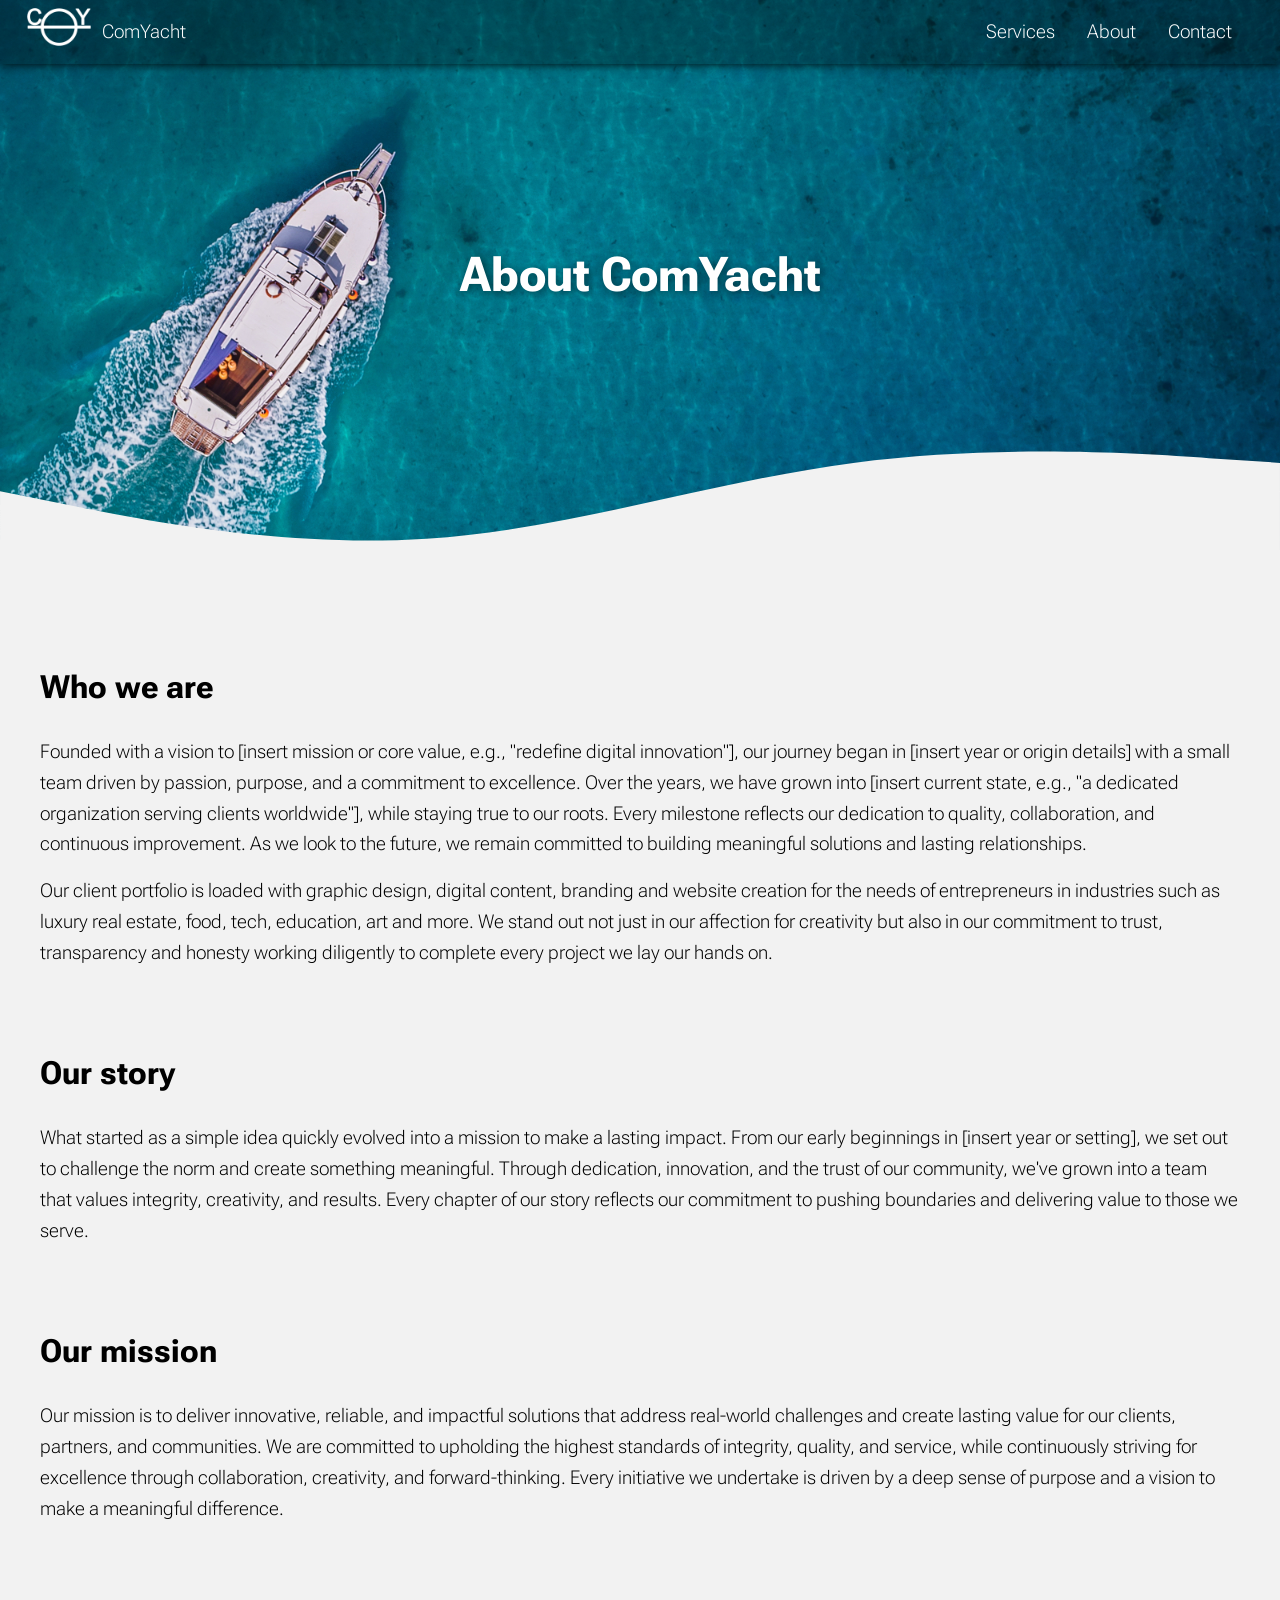
==== commit e2395b34: "general URL fix" ====
--- a/about.html
+++ b/about.html
@@ -5,13 +5,21 @@
     <meta name="viewport" content="width=device-width, initial-scale=1.0" />
     <meta name="description" content="Learn about our mission and the story behind us." />
     <title>ComYacht | About us</title>
-    <link rel="stylesheet" href="/styles/about-contact.css" />
-    <link rel="stylesheet" href="/styles/general.css" />
-    <link rel="stylesheet" href="/styles/header.css" />
-    <link rel="stylesheet" href="/styles/footer.css" />
+    <link rel="stylesheet" href="./styles/about-contact.css" />
+    <link rel="stylesheet" href="./styles/general.css" />
+    <link rel="stylesheet" href="./styles/header.css" />
+    <link rel="stylesheet" href="./styles/footer.css" />
 
-    <script defer src="/scripts/header-animation.js"></script>
+    <script defer src="./scripts/header-animation.js"></script>
     <script defer src="./scripts/sidebar.js"></script>
+
+    <!--Fonts-->
+    <link rel="preconnect" href="https://fonts.googleapis.com" />
+    <link rel="preconnect" href="https://fonts.gstatic.com" crossorigin />
+    <link
+      href="https://fonts.googleapis.com/css2?family=Roboto+Flex:opsz,wght@8..144,100..1000&display=swap"
+      rel="stylesheet"
+    />
   </head>
   <body>
     <header>
@@ -88,7 +96,7 @@
 
     <main>
       <section class="hero">
-        <img src="/images/thumbnails/shipping.jpg" alt="About page background image" />
+        <img src="./images/thumbnails/shipping.jpg" alt="About page background image" />
         <div class="overlay-text">
           <h1>About ComYacht</h1>
         </div>
--- a/styles/about-contact.css
+++ b/styles/about-contact.css
@@ -1,4 +1,5 @@
 body {
+  font-family: Roboto Flex, Arial, Helvetica, sans-serif;
   background-color: var(--color-white);
 }
 
@@ -61,7 +62,7 @@
   font-size: 1.2rem;
 }
 
-@media (max-width: 768px) {
+@media (max-width: 600px) {
   .overlay-text h1 {
     font-size: 1.4rem;
   }
--- a/styles/general.css
+++ b/styles/general.css
@@ -14,6 +14,7 @@
 p {
   margin: 0;
   padding: 0;
+  font-weight: 200;
 }
 
 :root {
